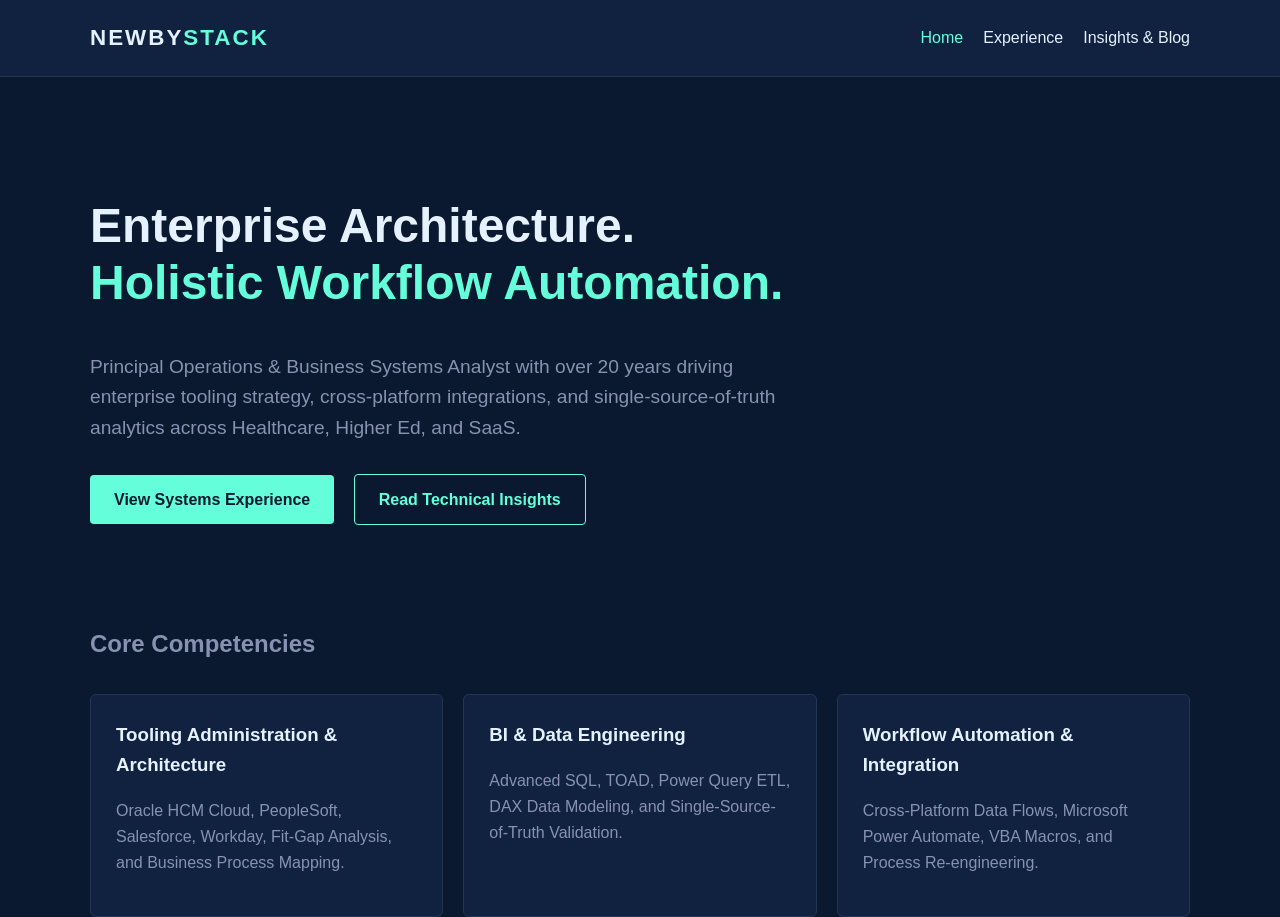
==== index.html @ 5e07b8a4 "Add files via upload Initial site deployment." ====
<!DOCTYPE html>
<html lang="en">
<head>
  <meta charset="UTF-8">
  <meta name="viewport" content="width=device-width, initial-scale=1.0">
  <title>Newby Stack | Enterprise Systems Architecture & Automation</title>
  <link rel="stylesheet" href="styles.css">
</head>
<body>
  <header>
    <nav class="container">
      <div class="logo">NEWBY<span>STACK</span></div>
      <ul>
        <li><a href="index.html" class="active">Home</a></li>
        <li><a href="experience.html">Experience</a></li>
        <li><a href="blog.html">Insights & Blog</a></li>
      </ul>
    </nav>
  </header>

  <section class="hero container">
    <h1>Enterprise Architecture. <br><span>Holistic Workflow Automation.</span></h1>
    <p>Principal Operations & Business Systems Analyst with over 20 years driving enterprise tooling strategy, cross-platform integrations, and single-source-of-truth analytics across Healthcare, Higher Ed, and SaaS.</p>
    <div class="cta-buttons">
      <a href="experience.html" class="btn primary">View Systems Experience</a>
      <a href="blog.html" class="btn secondary">Read Technical Insights</a>
    </div>
  </section>

  <section class="competencies container">
    <h2>Core Competencies</h2>
    <div class="grid">
      <div class="card">
        <h3>Tooling Administration & Architecture</h3>
        <p>Oracle HCM Cloud, PeopleSoft, Salesforce, Workday, Fit-Gap Analysis, and Business Process Mapping.</p>
      </div>
      <div class="card">
        <h3>BI & Data Engineering</h3>
        <p>Advanced SQL, TOAD, Power Query ETL, DAX Data Modeling, and Single-Source-of-Truth Validation.</p>
      </div>
      <div class="card">
        <h3>Workflow Automation & Integration</h3>
        <p>Cross-Platform Data Flows, Microsoft Power Automate, VBA Macros, and Process Re-engineering.</p>
      </div>
    </div>
  </section>
</body>
</html>
---- styles.css ----
:root {
  --navy: #0a192f;
  --light-navy: #112240;
  --accent: #64ffda;
  --text: #8892b0;
  --white: #e6f1ff;
}

body {
  margin: 0;
  font-family: 'Segoe UI', Tahoma, Geneva, Verdana, sans-serif;
  background-color: var(--navy);
  color: var(--text);
  line-height: 1.6;
}

.container { max-width: 1100px; margin: auto; padding: 0 20px; }
header { background: var(--light-navy); padding: 20px 0; border-bottom: 1px solid #233554; }
nav { display: flex; justify-content: space-between; align-items: center; }
.logo { font-weight: 700; color: var(--white); font-size: 1.4rem; letter-spacing: 2px; }
.logo span { color: var(--accent); }
nav ul { list-style: none; display: flex; gap: 20px; margin: 0; }
nav a { color: var(--white); text-decoration: none; font-weight: 500; }
nav a.active, nav a:hover { color: var(--accent); }

.hero { padding: 80px 20px; }
.hero h1 { font-size: 3rem; color: var(--white); line-height: 1.2; }
.hero h1 span { color: var(--accent); }
.hero p { font-size: 1.2rem; max-width: 700px; margin-bottom: 30px; }

.btn { padding: 12px 24px; text-decoration: none; border-radius: 4px; font-weight: 600; display: inline-block; }
.btn.primary { background: var(--accent); color: var(--navy); }
.btn.secondary { border: 1px solid var(--accent); color: var(--accent); margin-left: 15px; }

.grid { display: grid; grid-template-columns: repeat(auto-fit, minmax(300px, 1fr)); gap: 20px; margin-top: 30px; }
.card { background: var(--light-navy); padding: 25px; border-radius: 6px; border: 1px solid #233554; }
.card h3 { color: var(--white); margin-top: 0; }
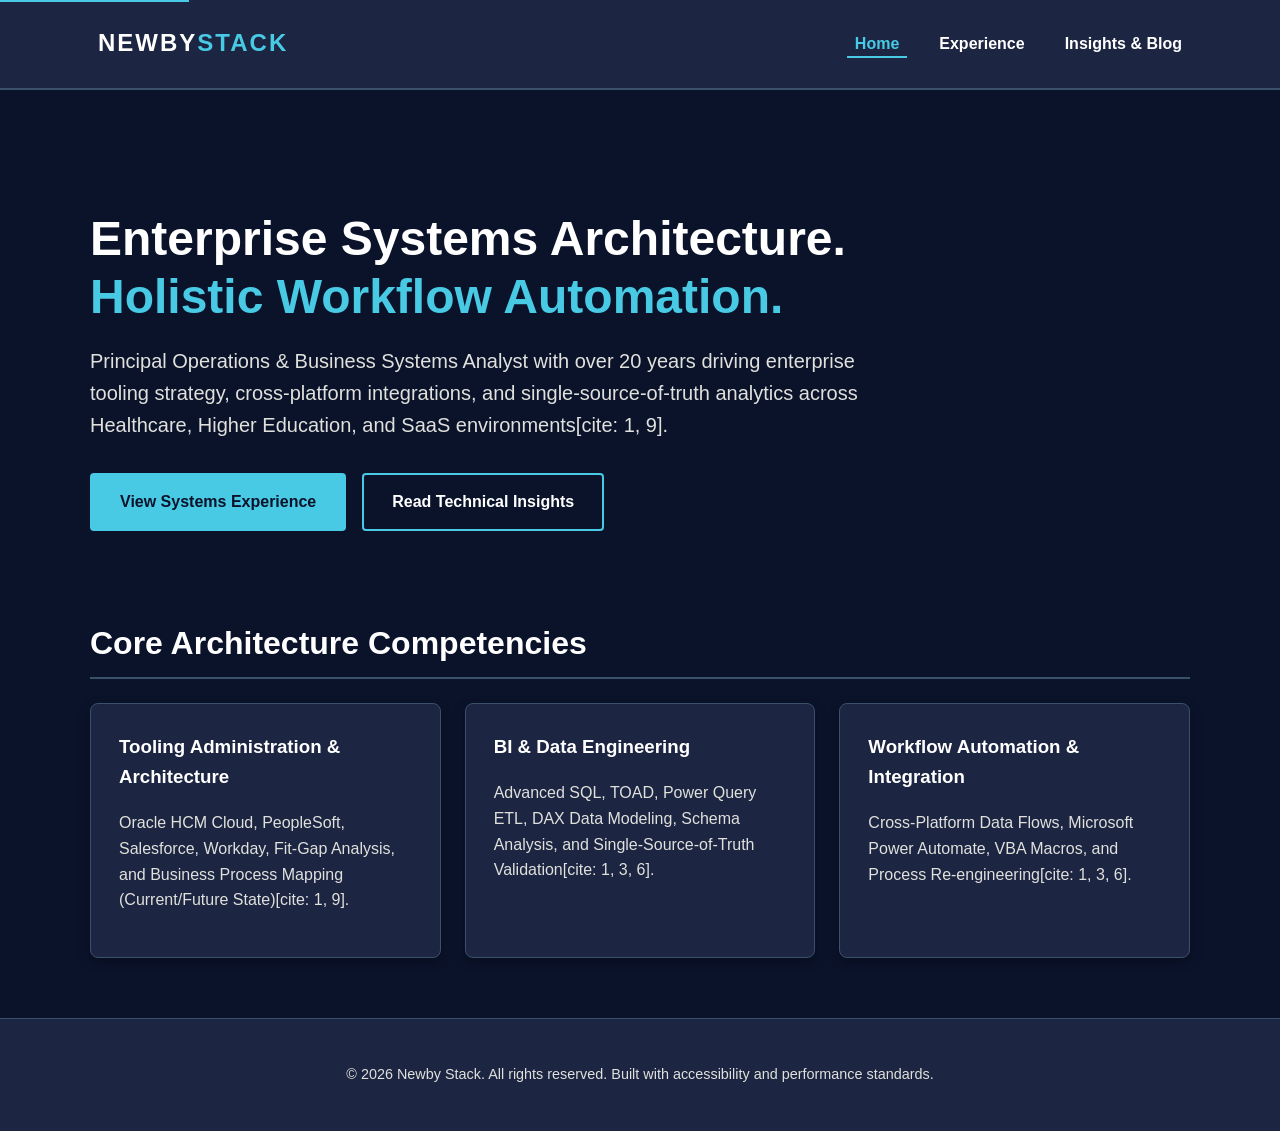
==== commit a6096bcf: "Add files via upload" ====
--- a/index.html
+++ b/index.html
@@ -3,46 +3,67 @@
 <head>
   <meta charset="UTF-8">
   <meta name="viewport" content="width=device-width, initial-scale=1.0">
-  <title>Newby Stack | Enterprise Systems Architecture & Automation</title>
+  <title>Newby Stack | Enterprise Systems Architecture & Integration</title>
   <link rel="stylesheet" href="styles.css">
 </head>
 <body>
-  <header>
-    <nav class="container">
-      <div class="logo">NEWBY<span>STACK</span></div>
+
+  <!-- Screen Reader Skip Navigation -->
+  <a href="#main-content" class="skip-link">Skip to main content</a>
+
+  <header role="banner">
+    <nav class="container" aria-label="Main Navigation">
+      <a href="index.html" class="logo" aria-label="Newby Stack Home">NEWBY<span>STACK</span></a>
       <ul>
-        <li><a href="index.html" class="active">Home</a></li>
+        <li><a href="index.html" class="active" aria-current="page">Home</a></li>
         <li><a href="experience.html">Experience</a></li>
         <li><a href="blog.html">Insights & Blog</a></li>
       </ul>
     </nav>
   </header>
 
-  <section class="hero container">
-    <h1>Enterprise Architecture. <br><span>Holistic Workflow Automation.</span></h1>
-    <p>Principal Operations & Business Systems Analyst with over 20 years driving enterprise tooling strategy, cross-platform integrations, and single-source-of-truth analytics across Healthcare, Higher Ed, and SaaS.</p>
-    <div class="cta-buttons">
-      <a href="experience.html" class="btn primary">View Systems Experience</a>
-      <a href="blog.html" class="btn secondary">Read Technical Insights</a>
+  <main id="main-content" role="main">
+    
+    <!-- Hero Section with Brand Color Gradient -->
+    <section class="hero container" aria-labelledby="hero-heading">
+      <h1 id="hero-heading">Enterprise Systems Architecture. <br><span>Holistic Workflow Automation.</span></h1>
+      <p>Principal Operations & Business Systems Analyst with over 20 years driving enterprise tooling strategy, cross-platform integrations, and single-source-of-truth analytics across Healthcare, Higher Education, and SaaS environments[cite: 1, 9].</p>
+      
+      <div class="cta-group">
+        <a href="experience.html" class="btn btn-primary">View Systems Experience</a>
+        <a href="blog.html" class="btn btn-secondary">Read Technical Insights</a>
+      </div>
+    </section>
+
+    <!-- Core Competencies Grid -->
+    <section class="container" aria-labelledby="competencies-heading">
+      <h2 id="competencies-heading" class="section-title">Core Architecture Competencies</h2>
+      
+      <div class="grid">
+        <article class="card">
+          <h3>Tooling Administration & Architecture</h3>
+          <p>Oracle HCM Cloud, PeopleSoft, Salesforce, Workday, Fit-Gap Analysis, and Business Process Mapping (Current/Future State)[cite: 1, 9].</p>
+        </article>
+
+        <article class="card">
+          <h3>BI & Data Engineering</h3>
+          <p>Advanced SQL, TOAD, Power Query ETL, DAX Data Modeling, Schema Analysis, and Single-Source-of-Truth Validation[cite: 1, 3, 6].</p>
+        </article>
+
+        <article class="card">
+          <h3>Workflow Automation & Integration</h3>
+          <p>Cross-Platform Data Flows, Microsoft Power Automate, VBA Macros, and Process Re-engineering[cite: 1, 3, 6].</p>
+        </article>
+      </div>
+    </section>
+
+  </main>
+
+  <footer role="contentinfo">
+    <div class="container">
+      <p>&copy; 2026 Newby Stack. All rights reserved. Built with accessibility and performance standards.</p>
     </div>
-  </section>
+  </footer>
 
-  <section class="competencies container">
-    <h2>Core Competencies</h2>
-    <div class="grid">
-      <div class="card">
-        <h3>Tooling Administration & Architecture</h3>
-        <p>Oracle HCM Cloud, PeopleSoft, Salesforce, Workday, Fit-Gap Analysis, and Business Process Mapping.</p>
-      </div>
-      <div class="card">
-        <h3>BI & Data Engineering</h3>
-        <p>Advanced SQL, TOAD, Power Query ETL, DAX Data Modeling, and Single-Source-of-Truth Validation.</p>
-      </div>
-      <div class="card">
-        <h3>Workflow Automation & Integration</h3>
-        <p>Cross-Platform Data Flows, Microsoft Power Automate, VBA Macros, and Process Re-engineering.</p>
-      </div>
-    </div>
-  </section>
 </body>
 </html>
--- a/styles.css
+++ b/styles.css
@@ -1,37 +1,235 @@
+/* ==========================================
+   NEWBY STACK - ADA COMPLIANT BRAND STYLESHEET
+   Color Palette Extracted from Logo Graphic
+   ========================================== */
+
 :root {
-  --navy: #0a192f;
-  --light-navy: #112240;
-  --accent: #64ffda;
-  --text: #8892b0;
-  --white: #e6f1ff;
-}
-
+  --bg-dark: #0B132B;          /* Deep Navy Base Background */
+  --card-bg: #1C2541;          /* Dark Slate Card Container */
+  --card-border: #3A506B;      /* Muted Steel Blue Border */
+  --accent-cyan: #48CAE4;      /* High-Contrast Electric Cyan (Accents & Borders) */
+  --accent-blue: #3A86FF;      /* Vibrant Royal Blue (Focus States & Highlights) */
+  --text-primary: #FFFFFF;     /* Pure White (4.5:1+ Contrast Ratio) */
+  --text-secondary: #E0E1DD;   /* Crisp Light Gray/Silver */
+  --focus-ring: #00F0FF;       /* High-Visibility Outline for Keyboard Accessibility */
+}
+
+/* Base Body Setup */
 body {
   margin: 0;
-  font-family: 'Segoe UI', Tahoma, Geneva, Verdana, sans-serif;
-  background-color: var(--navy);
-  color: var(--text);
+  padding: 0;
+  font-family: -apple-system, BlinkMacSystemFont, "Segoe UI", Roboto, Helvetica, Arial, sans-serif;
+  background-color: var(--bg-dark);
+  color: var(--text-secondary);
   line-height: 1.6;
 }
 
-.container { max-width: 1100px; margin: auto; padding: 0 20px; }
-header { background: var(--light-navy); padding: 20px 0; border-bottom: 1px solid #233554; }
-nav { display: flex; justify-content: space-between; align-items: center; }
-.logo { font-weight: 700; color: var(--white); font-size: 1.4rem; letter-spacing: 2px; }
-.logo span { color: var(--accent); }
-nav ul { list-style: none; display: flex; gap: 20px; margin: 0; }
-nav a { color: var(--white); text-decoration: none; font-weight: 500; }
-nav a.active, nav a:hover { color: var(--accent); }
-
-.hero { padding: 80px 20px; }
-.hero h1 { font-size: 3rem; color: var(--white); line-height: 1.2; }
-.hero h1 span { color: var(--accent); }
-.hero p { font-size: 1.2rem; max-width: 700px; margin-bottom: 30px; }
-
-.btn { padding: 12px 24px; text-decoration: none; border-radius: 4px; font-weight: 600; display: inline-block; }
-.btn.primary { background: var(--accent); color: var(--navy); }
-.btn.secondary { border: 1px solid var(--accent); color: var(--accent); margin-left: 15px; }
-
-.grid { display: grid; grid-template-columns: repeat(auto-fit, minmax(300px, 1fr)); gap: 20px; margin-top: 30px; }
-.card { background: var(--light-navy); padding: 25px; border-radius: 6px; border: 1px solid #233554; }
-.card h3 { color: var(--white); margin-top: 0; }+/* Accessibility: Skip to Main Content Link for Screen Readers */
+.skip-link {
+  position: absolute;
+  top: -40px;
+  left: 0;
+  background: var(--accent-cyan);
+  color: var(--bg-dark);
+  padding: 8px 16px;
+  z-index: 100;
+  font-weight: bold;
+  text-decoration: none;
+}
+.skip-link:focus {
+  top: 0;
+}
+
+/* Universal Keyboard Focus State (ADA Standard) */
+a:focus, button:focus, input:focus {
+  outline: 3px solid var(--focus-ring);
+  outline-offset: 3px;
+}
+
+/* Layout Container */
+.container {
+  max-width: 1100px;
+  margin: 0 auto;
+  padding: 0 24px;
+}
+
+/* Header & Navigation */
+header {
+  background-color: var(--card-bg);
+  border-bottom: 2px solid var(--card-border);
+  padding: 20px 0;
+}
+
+nav {
+  display: flex;
+  justify-content: space-between;
+  align-items: center;
+}
+
+.logo {
+  font-size: 1.5rem;
+  font-weight: 800;
+  color: var(--text-primary);
+  letter-spacing: 2px;
+  text-decoration: none;
+}
+
+.logo span {
+  color: var(--accent-cyan);
+}
+
+nav ul {
+  list-style: none;
+  display: flex;
+  gap: 24px;
+  margin: 0;
+  padding: 0;
+}
+
+nav a {
+  color: var(--text-primary);
+  text-decoration: none;
+  font-weight: 600;
+  font-size: 1rem;
+  padding: 4px 8px;
+  border-bottom: 2px solid transparent;
+  transition: border-color 0.2s ease;
+}
+
+nav a:hover, nav a.active {
+  color: var(--accent-cyan);
+  border-bottom-color: var(--accent-cyan);
+}
+
+/* Hero Section */
+.hero {
+  padding: 80px 0 60px 0;
+}
+
+.hero h1 {
+  font-size: 3rem;
+  color: var(--text-primary);
+  line-height: 1.2;
+  margin-bottom: 16px;
+}
+
+.hero h1 span {
+  color: var(--accent-cyan);
+}
+
+.hero p {
+  font-size: 1.25rem;
+  color: var(--text-secondary);
+  max-width: 800px;
+  margin-bottom: 32px;
+}
+
+/* Action Buttons (High Contrast Text) */
+.cta-group {
+  display: flex;
+  gap: 16px;
+  flex-wrap: wrap;
+}
+
+.btn {
+  padding: 14px 28px;
+  font-size: 1rem;
+  font-weight: 700;
+  border-radius: 4px;
+  text-decoration: none;
+  display: inline-block;
+}
+
+.btn-primary {
+  background-color: var(--accent-cyan);
+  color: var(--bg-dark); /* Dark text on bright button for 4.5:1+ WCAG compliance */
+  border: 2px solid var(--accent-cyan);
+}
+
+.btn-secondary {
+  background-color: transparent;
+  color: var(--text-primary);
+  border: 2px solid var(--accent-cyan);
+}
+
+.btn-primary:hover {
+  background-color: #33b3cc;
+  border-color: #33b3cc;
+}
+
+.btn-secondary:hover {
+  background-color: var(--card-bg);
+  color: var(--accent-cyan);
+}
+
+/* Content Cards & Sections */
+.section-title {
+  color: var(--text-primary);
+  font-size: 2rem;
+  margin-bottom: 24px;
+  border-bottom: 2px solid var(--card-border);
+  padding-bottom: 8px;
+}
+
+.grid {
+  display: grid;
+  grid-template-columns: repeat(auto-fit, minmax(300px, 1fr));
+  gap: 24px;
+  margin-bottom: 60px;
+}
+
+.card {
+  background-color: var(--card-bg);
+  border: 1px solid var(--card-border);
+  border-radius: 8px;
+  padding: 28px;
+  box-shadow: 0 4px 12px rgba(0, 0, 0, 0.3);
+}
+
+.card h2, .card h3, .card h4 {
+  color: var(--text-primary);
+  margin-top: 0;
+}
+
+.card-header {
+  display: flex;
+  justify-content: space-between;
+  align-items: baseline;
+  flex-wrap: wrap;
+  gap: 12px;
+  margin-bottom: 8px;
+}
+
+.company-tag {
+  color: var(--accent-cyan);
+  font-weight: 700;
+  font-size: 0.95rem;
+}
+
+.tech-subtext {
+  font-style: italic;
+  font-size: 0.95rem;
+  color: #B0C4DE;
+  margin-bottom: 16px;
+}
+
+.card ul {
+  margin: 0;
+  padding-left: 20px;
+}
+
+.card ul li {
+  margin-bottom: 10px;
+  color: var(--text-secondary);
+}
+
+/* Accessible Footer */
+footer {
+  background-color: var(--card-bg);
+  border-top: 1px solid var(--card-border);
+  padding: 30px 0;
+  margin-top: 60px;
+  text-align: center;
+  color: var(--text-secondary);
+  font-size: 0.9rem;
+}
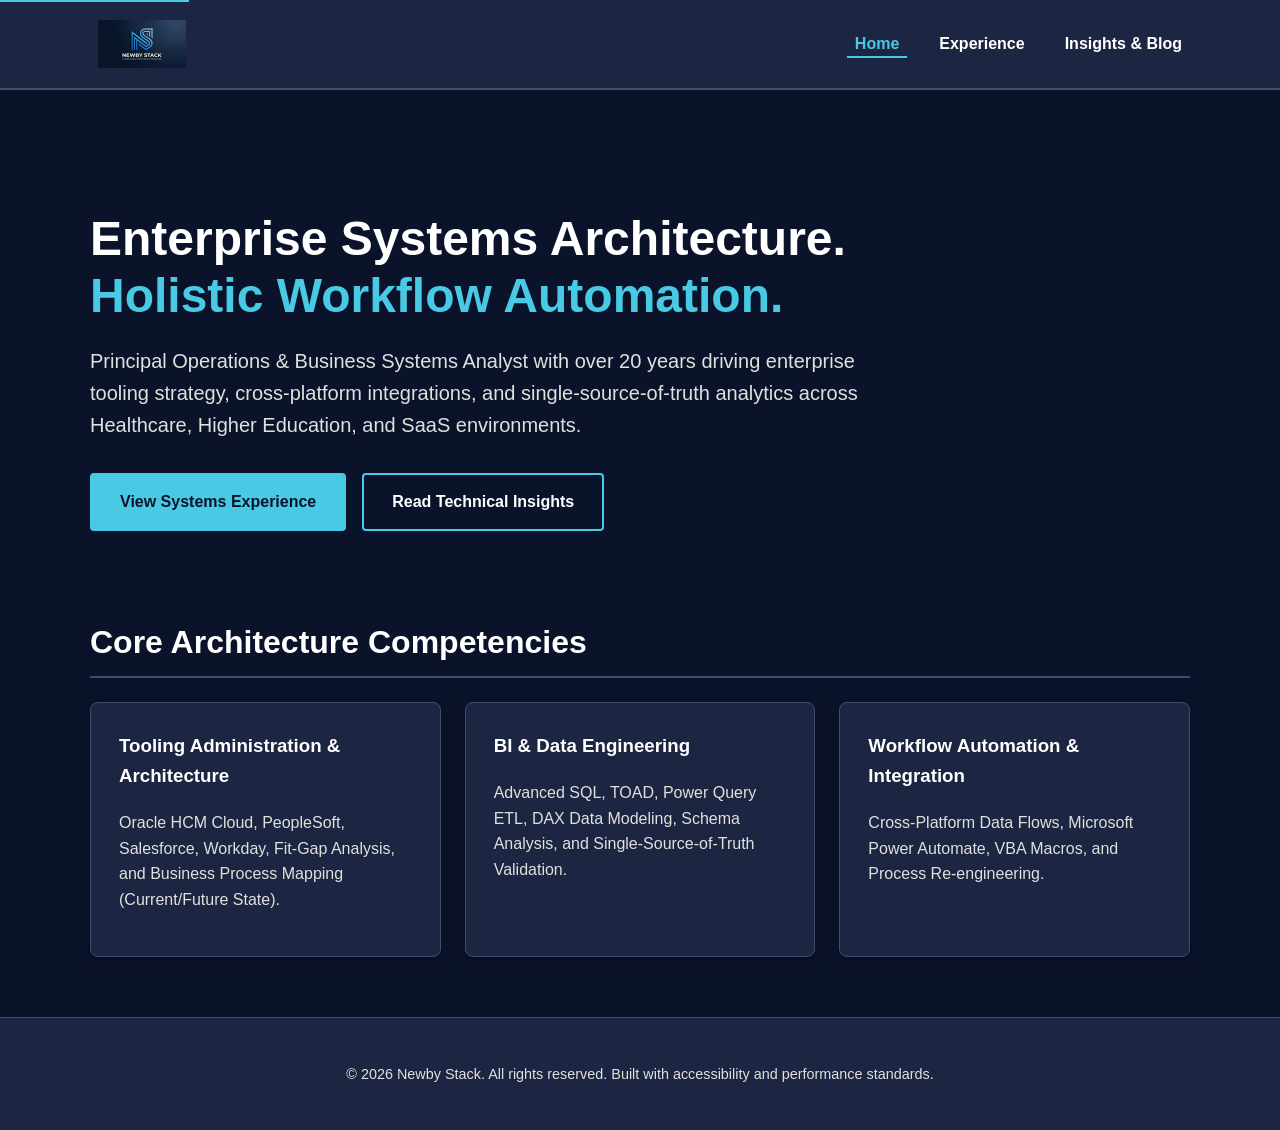
==== commit 2c2cd722: "Add files via upload" ====
--- a/index.html
+++ b/index.html
@@ -13,7 +13,9 @@
 
   <header role="banner">
     <nav class="container" aria-label="Main Navigation">
-      <a href="index.html" class="logo" aria-label="Newby Stack Home">NEWBY<span>STACK</span></a>
+      <a href="index.html" class="logo-link" aria-label="Newby Stack Home">
+        <img src="logo.png" alt="Newby Stack - Systems Architecture & Integration Logo" class="site-logo">
+      </a>
       <ul>
         <li><a href="index.html" class="active" aria-current="page">Home</a></li>
         <li><a href="experience.html">Experience</a></li>
@@ -24,10 +26,9 @@
 
   <main id="main-content" role="main">
     
-    <!-- Hero Section with Brand Color Gradient -->
     <section class="hero container" aria-labelledby="hero-heading">
       <h1 id="hero-heading">Enterprise Systems Architecture. <br><span>Holistic Workflow Automation.</span></h1>
-      <p>Principal Operations & Business Systems Analyst with over 20 years driving enterprise tooling strategy, cross-platform integrations, and single-source-of-truth analytics across Healthcare, Higher Education, and SaaS environments[cite: 1, 9].</p>
+      <p>Principal Operations & Business Systems Analyst with over 20 years driving enterprise tooling strategy, cross-platform integrations, and single-source-of-truth analytics across Healthcare, Higher Education, and SaaS environments.</p>
       
       <div class="cta-group">
         <a href="experience.html" class="btn btn-primary">View Systems Experience</a>
@@ -35,24 +36,23 @@
       </div>
     </section>
 
-    <!-- Core Competencies Grid -->
     <section class="container" aria-labelledby="competencies-heading">
       <h2 id="competencies-heading" class="section-title">Core Architecture Competencies</h2>
       
       <div class="grid">
         <article class="card">
           <h3>Tooling Administration & Architecture</h3>
-          <p>Oracle HCM Cloud, PeopleSoft, Salesforce, Workday, Fit-Gap Analysis, and Business Process Mapping (Current/Future State)[cite: 1, 9].</p>
+          <p>Oracle HCM Cloud, PeopleSoft, Salesforce, Workday, Fit-Gap Analysis, and Business Process Mapping (Current/Future State).</p>
         </article>
 
         <article class="card">
           <h3>BI & Data Engineering</h3>
-          <p>Advanced SQL, TOAD, Power Query ETL, DAX Data Modeling, Schema Analysis, and Single-Source-of-Truth Validation[cite: 1, 3, 6].</p>
+          <p>Advanced SQL, TOAD, Power Query ETL, DAX Data Modeling, Schema Analysis, and Single-Source-of-Truth Validation.</p>
         </article>
 
         <article class="card">
           <h3>Workflow Automation & Integration</h3>
-          <p>Cross-Platform Data Flows, Microsoft Power Automate, VBA Macros, and Process Re-engineering[cite: 1, 3, 6].</p>
+          <p>Cross-Platform Data Flows, Microsoft Power Automate, VBA Macros, and Process Re-engineering.</p>
         </article>
       </div>
     </section>
--- a/styles.css
+++ b/styles.css
@@ -7,11 +7,11 @@
   --bg-dark: #0B132B;          /* Deep Navy Base Background */
   --card-bg: #1C2541;          /* Dark Slate Card Container */
   --card-border: #3A506B;      /* Muted Steel Blue Border */
-  --accent-cyan: #48CAE4;      /* High-Contrast Electric Cyan (Accents & Borders) */
-  --accent-blue: #3A86FF;      /* Vibrant Royal Blue (Focus States & Highlights) */
-  --text-primary: #FFFFFF;     /* Pure White (4.5:1+ Contrast Ratio) */
+  --accent-cyan: #48CAE4;      /* High-Contrast Electric Cyan */
+  --accent-blue: #3A86FF;      /* Vibrant Royal Blue */
+  --text-primary: #FFFFFF;     /* Pure White (4.5:1+ Contrast) */
   --text-secondary: #E0E1DD;   /* Crisp Light Gray/Silver */
-  --focus-ring: #00F0FF;       /* High-Visibility Outline for Keyboard Accessibility */
+  --focus-ring: #00F0FF;       /* High-Visibility Accessibility Outline */
 }
 
 /* Base Body Setup */
@@ -40,6 +40,19 @@
   top: 0;
 }
 
+/* Screen Reader Only Utility Class */
+.sr-only {
+  position: absolute;
+  width: 1px;
+  height: 1px;
+  padding: 0;
+  margin: -1px;
+  overflow: hidden;
+  clip: rect(0, 0, 0, 0);
+  white-space: nowrap;
+  border: 0;
+}
+
 /* Universal Keyboard Focus State (ADA Standard) */
 a:focus, button:focus, input:focus {
   outline: 3px solid var(--focus-ring);
@@ -57,7 +70,7 @@
 header {
   background-color: var(--card-bg);
   border-bottom: 2px solid var(--card-border);
-  padding: 20px 0;
+  padding: 16px 0;
 }
 
 nav {
@@ -66,16 +79,23 @@
   align-items: center;
 }
 
-.logo {
-  font-size: 1.5rem;
-  font-weight: 800;
-  color: var(--text-primary);
-  letter-spacing: 2px;
-  text-decoration: none;
-}
-
-.logo span {
-  color: var(--accent-cyan);
+.logo-link {
+  display: flex;
+  align-items: center;
+  text-decoration: none;
+  border-bottom: none !important;
+}
+
+.site-logo {
+  height: 48px;
+  width: auto;
+  display: block;
+}
+
+.logo-link:focus {
+  outline: 3px solid var(--focus-ring);
+  outline-offset: 4px;
+  border-radius: 4px;
 }
 
 nav ul {
@@ -124,7 +144,7 @@
   margin-bottom: 32px;
 }
 
-/* Action Buttons (High Contrast Text) */
+/* Action Buttons */
 .cta-group {
   display: flex;
   gap: 16px;
@@ -142,7 +162,7 @@
 
 .btn-primary {
   background-color: var(--accent-cyan);
-  color: var(--bg-dark); /* Dark text on bright button for 4.5:1+ WCAG compliance */
+  color: var(--bg-dark);
   border: 2px solid var(--accent-cyan);
 }
 
@@ -223,7 +243,7 @@
   color: var(--text-secondary);
 }
 
-/* Accessible Footer */
+/* Footer */
 footer {
   background-color: var(--card-bg);
   border-top: 1px solid var(--card-border);
@@ -232,4 +252,10 @@
   text-align: center;
   color: var(--text-secondary);
   font-size: 0.9rem;
+}
+
+@media (max-width: 600px) {
+  .site-logo {
+    height: 36px;
+  }
 }
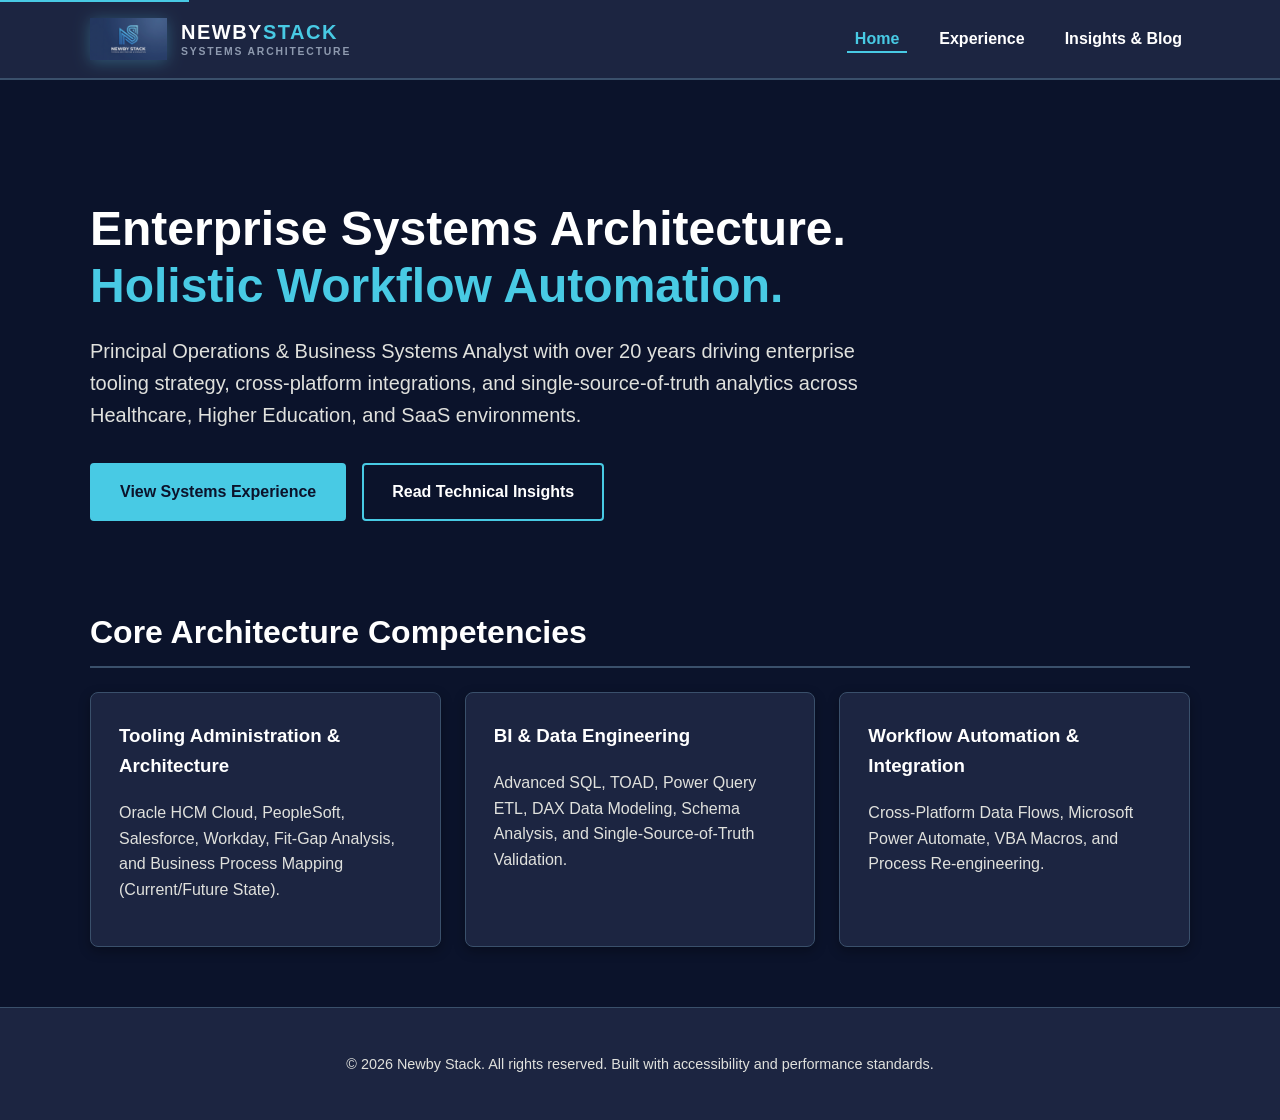
==== commit 8e9a2ee7: "Add files via upload" ====
--- a/index.html
+++ b/index.html
@@ -14,7 +14,11 @@
   <header role="banner">
     <nav class="container" aria-label="Main Navigation">
       <a href="index.html" class="logo-link" aria-label="Newby Stack Home">
-        <img src="logo.png" alt="Newby Stack - Systems Architecture & Integration Logo" class="site-logo">
+        <img src="logo.png" alt="Newby Stack Icon" class="site-logo-icon">
+        <div class="brand-text">
+          <span class="brand-title">NEWBY<span>STACK</span></span>
+          <span class="brand-sub">SYSTEMS ARCHITECTURE</span>
+        </div>
       </a>
       <ul>
         <li><a href="index.html" class="active" aria-current="page">Home</a></li>
--- a/styles.css
+++ b/styles.css
@@ -79,17 +79,64 @@
   align-items: center;
 }
 
+/* ==========================================
+   HYBRID GRAPHIC + TYPOGRAPHY LOGO STYLES
+   ========================================== */
+
 .logo-link {
   display: flex;
   align-items: center;
+  gap: 14px;
   text-decoration: none;
   border-bottom: none !important;
-}
-
-.site-logo {
-  height: 48px;
+  padding: 2px 0;
+}
+
+.site-logo-icon {
+  height: 42px;
   width: auto;
   display: block;
+  object-fit: contain;
+  mix-blend-mode: screen; 
+  filter: drop-shadow(0 2px 8px rgba(72, 202, 228, 0.3));
+  transition: transform 0.2s ease, filter 0.2s ease;
+}
+
+.brand-text {
+  display: flex;
+  flex-direction: column;
+  justify-content: center;
+  line-height: 1.1;
+}
+
+.brand-title {
+  font-size: 1.25rem;
+  font-weight: 800;
+  color: var(--text-primary);
+  letter-spacing: 1.5px;
+}
+
+.brand-title span {
+  color: var(--accent-cyan);
+}
+
+.brand-sub {
+  font-size: 0.65rem;
+  font-weight: 700;
+  color: #8E9AAF;
+  letter-spacing: 1.8px;
+  margin-top: 3px;
+  text-transform: uppercase;
+}
+
+/* Interactive Hover & Focus Effects */
+.logo-link:hover .site-logo-icon {
+  filter: drop-shadow(0 2px 12px rgba(72, 202, 228, 0.6));
+  transform: scale(1.03);
+}
+
+.logo-link:hover .brand-title {
+  color: var(--accent-cyan);
 }
 
 .logo-link:focus {
@@ -255,7 +302,13 @@
 }
 
 @media (max-width: 600px) {
-  .site-logo {
-    height: 36px;
+  .site-logo-icon {
+    height: 34px;
+  }
+  .brand-title {
+    font-size: 1.1rem;
+  }
+  .brand-sub {
+    font-size: 0.55rem;
   }
 }
